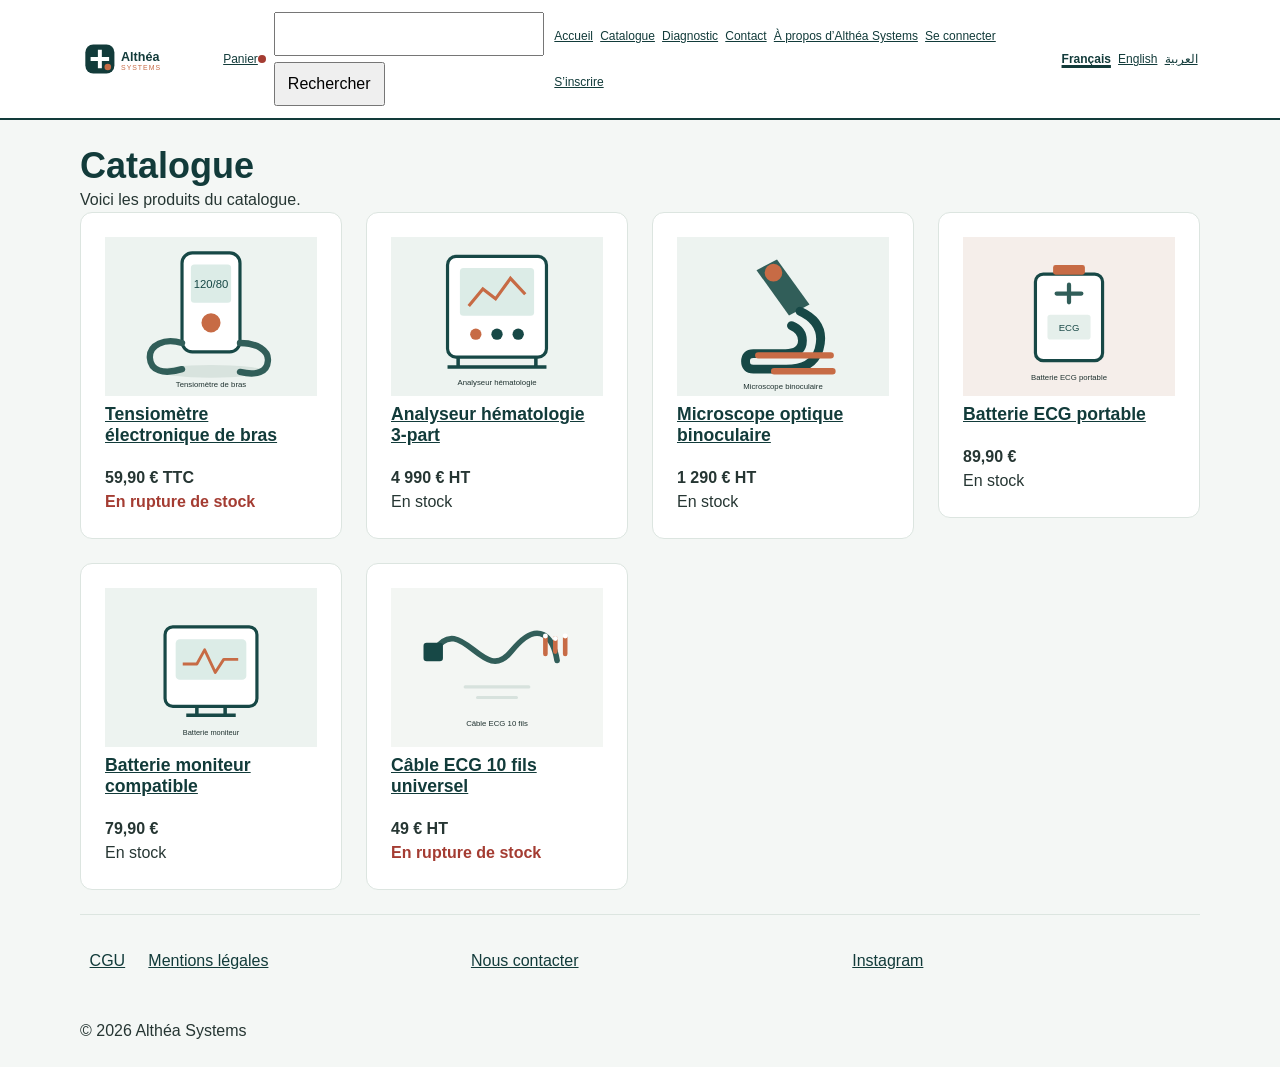
==== catalogue.html @ 9dd46f73 "Projet" ====
<!doctype html>
<html lang="fr">
  <head>
    <meta charset="utf-8">
    <meta http-equiv="Content-Security-Policy" content="default-src 'self'; img-src 'self' data:; style-src 'self'; script-src 'self'; object-src 'none'; base-uri 'self'; form-action 'self'">
    <meta name="referrer" content="strict-origin-when-cross-origin">
    <meta name="viewport" content="width=device-width, initial-scale=1">
    <meta name="description" content="Catalogue du matériel médical Althéa Systems.">
    <link rel="icon" href="img/favicon.svg" type="image/svg+xml">
    <link rel="stylesheet" href="css/variables.css">
    <link rel="stylesheet" href="css/style.css">
    <script src="main.js" defer>
    </script>
    <title>
      Catalogue - Althéa Systems
    </title>
  </head>
  <body>
    <a class="evitement" href="#contenu">
      Aller au contenu
    </a>
    <header class="entete">
      <a class="logo" href="index.html">
        <img src="img/logo.svg" alt="Althéa Systems, accueil" width="180" height="48">
      </a>
      <a class="panier" href="panier.html">
        Panier
        <span class="visuellement-cache">(0 article)</span>
      </a>
      <button class="menu-bouton" type="button" aria-expanded="false" aria-controls="menu-principal">
        Menu
      </button>
      <form class="recherche" role="search" action="recherche.html" method="get">
        <label for="q">
          Rechercher un produit
        </label>
        <input id="q" name="titre" type="search">
        <button type="submit">
          Rechercher
        </button>
      </form>
      <nav class="menu" id="menu-principal" aria-label="Menu principal">
        <ul class="liste-reset">
          <li>
            <a href="index.html">
              Accueil
            </a>
          </li>
          <li>
            <a href="catalogue.html" aria-current="page">
              Catalogue
            </a>
          </li>
          <li>
            <a href="categorie.html">
              Diagnostic
            </a>
          </li>
          <li>
            <a href="index.html#contact">
              Contact
            </a>
          </li>
          <li>
            <a href="index.html#presentation">
              À propos d’Althéa Systems
            </a>
          </li>
          <li>
            <a href="connexion.html">
              Se connecter
            </a>
          </li>
          <li>
            <a href="inscription.html">
              S’inscrire
            </a>
          </li>
        </ul>
      </nav>
      <nav class="langues" aria-label="Choix de la langue">
        <a href="?lang=fr" lang="fr" hreflang="fr" aria-current="true">
          Français
        </a>
        <a href="?lang=en" lang="en" hreflang="en">
          English
        </a>
        <a href="?lang=ar" lang="ar" hreflang="ar" dir="rtl">
          العربية
        </a>
      </nav>
    </header>
    <main id="contenu" class="page">
      <h1>
        Catalogue
      </h1>
      <p>
        Voici les produits du catalogue.
      </p>
      <ul class="produits liste-reset">
        <li>
          <article class="produit">
            <img src="img/tensiometre.svg" alt="Illustration : Tensiomètre électronique de bras" width="400" height="300" loading="lazy">
            <h3>
              <a href="produit.html?produit=tensiometre">
                Tensiomètre électronique de bras
              </a>
            </h3>
            <p class="prix">
              59,90 € TTC
            </p>
            <p class="stock stock-rupture">
              En rupture de stock
            </p>
          </article>
        </li>
        <li>
          <article class="produit">
            <img src="img/analyseur.svg" alt="Illustration : Analyseur hématologie 3-part" width="400" height="300" loading="lazy">
            <h3>
              <a href="produit.html?produit=analyseur">
                Analyseur hématologie 3-part
              </a>
            </h3>
            <p class="prix">
              4 990 € HT
            </p>
            <p class="stock">
              En stock
            </p>
          </article>
        </li>
        <li>
          <article class="produit">
            <img src="img/microscope.svg" alt="Illustration : Microscope optique binoculaire" width="400" height="300" loading="lazy">
            <h3>
              <a href="produit.html?produit=microscope">
                Microscope optique binoculaire
              </a>
            </h3>
            <p class="prix">
              1 290 € HT
            </p>
            <p class="stock">
              En stock
            </p>
          </article>
        </li>
        <li>
          <article class="produit">
            <img src="img/batterie-ecg.svg" alt="Illustration : Batterie ECG portable" width="400" height="300" loading="lazy">
            <h3>
              <a href="produit.html?produit=batterie-ecg">
                Batterie ECG portable
              </a>
            </h3>
            <p class="prix">
              89,90 €
            </p>
            <p class="stock">
              En stock
            </p>
          </article>
        </li>
        <li>
          <article class="produit">
            <img src="img/batterie-moniteur.svg" alt="Illustration : Batterie moniteur compatible" width="400" height="300" loading="lazy">
            <h3>
              <a href="produit.html?produit=batterie-moniteur">
                Batterie moniteur compatible
              </a>
            </h3>
            <p class="prix">
              79,90 €
            </p>
            <p class="stock">
              En stock
            </p>
          </article>
        </li>
        <li>
          <article class="produit">
            <img src="img/cable-ecg.svg" alt="Illustration : Câble ECG 10 fils universel" width="400" height="300" loading="lazy">
            <h3>
              <a href="produit.html?produit=cable-ecg">
                Câble ECG 10 fils universel
              </a>
            </h3>
            <p class="prix">
              49 € HT
            </p>
            <p class="stock stock-rupture">
              En rupture de stock
            </p>
          </article>
        </li>
      </ul>
    </main>
    <footer class="pied page">
      <nav aria-label="Informations légales">
        <ul class="liste-reset">
          <li>
            <a href="index.html#cgu">
              CGU
            </a>
          </li>
          <li>
            <a href="index.html#mentions">
              Mentions légales
            </a>
          </li>
        </ul>
      </nav>
      <nav id="contact" aria-label="Contact">
        <ul class="liste-reset">
          <li>
            <a href="index.html#contact">
              Nous contacter
            </a>
          </li>
        </ul>
      </nav>
      <nav aria-label="Réseaux sociaux">
        <ul class="liste-reset">
          <li>
            <a href="https://www.instagram.com/" target="_blank" rel="noopener noreferrer">
              Instagram
              <span class="visuellement-cache">
                (nouvel onglet)
              </span>
            </a>
          </li>
        </ul>
      </nav>
      <p>
        © 2026 Althéa Systems
      </p>
      <span id="cgu" class="visuellement-cache">
        CGU de la maquette.
      </span>
      <span id="mentions" class="visuellement-cache">
        Mentions légales de la maquette.
      </span>
    </footer>
  </body>
</html>
---- css/variables.css ----
/* Contrastes minimums : texte 11,74:1, liens 9,04:1, boutons 10,75:1, accent 5,89:1. */
:root {
  color-scheme: light dark;
  --fond: #f4f7f5;
  --surface: #ffffff;
  --texte: #263633;
  --primaire: #123b3a;
  --accent: #9b462c;
  --alerte: #a43c32;
  --bordure: #dce5e0;
  --espace: 1rem;
  --petit-espace: 0.5rem;
  --rayon: 0.75rem;
  --largeur-page: 70rem;
  --cible: 44px;
  --texte-image: #ffffff;
}

@media (min-width: 48rem) {
  :root { --espace: 1.25rem; }
}

@media (min-width: 64rem) {
  :root { --espace: 1.5rem; }
}

@media (prefers-color-scheme: dark) {
  :root {
    --fond: #171b1a;
    --surface: #242a28;
    --texte: #f1f3f2;
    --primaire: #a6d5ca;
    --accent: #f0a27a;
    --alerte: #ff9288;
    --bordure: #4b5652;
  }
}
---- css/style.css ----
/* Base */
*,*::before,*::after {
  box-sizing:border-box
}
body,h1,h2,h3,p,ul,ol,dl,dd {
  margin:0
}
body {
  background:var(--fond);
  color:var(--texte);
  font-family:Arial,sans-serif;
  font-size:1rem;
  line-height:1.5
}
h1,h2,h3 {
  color:var(--primaire);
  line-height:1.2
}
h1 {
  font-size:clamp(1.6rem,4vw,2.25rem)
}
h2 {
  font-size:1.4rem
}
h3 {
  font-size:1.1rem
}
p {
  max-width:68ch
}
a {
  color:var(--primaire)
}
img {
  display:block;
  max-width:100%;
  height:auto
}
input,button,select {
  font:inherit
}
button,.btn {
  min-height:var(--cible)
}
button {
  cursor:pointer
}
.page {
  width:min(calc(100% - 2rem),var(--largeur-page));
  margin-inline:auto
}
main.page {
  padding-block:var(--espace)
}
section {
  margin-block:var(--espace)
}
.liste-reset {
  margin:0;
  padding:0;
  list-style:none
}
.evitement {
  position:absolute;
  top:-5rem;
  left:1rem;
  z-index:10;
  padding:.5rem;
  background:var(--surface)
}
.evitement:focus {
  top:.5rem
}
.visuellement-cache {
  position:absolute;
  width:1px;
  height:1px;
  padding:0;
  margin:-1px;
  overflow:hidden;
  clip:rect(0,0,0,0);
  white-space:nowrap;
  border:0
}
:focus-visible {
  outline:3px solid var(--accent);
  outline-offset:3px
}
/* En-tête */
.entete {
  display:flex;
  flex-wrap:wrap;
  align-items:center;
  gap:.5rem 1rem;
  padding:.75rem max(1rem,calc((100% - var(--largeur-page))/2));
  background:var(--surface);
  border-bottom:2px solid var(--primaire)
}
.logo {
  display:inline-flex;
  align-items:center;
  min-height:var(--cible);
  margin-inline-end:auto;
  padding:.25rem;
  background:#fff;
  border-radius:.4rem
}
.logo img {
  width:auto;
  height:40px
}
.panier {
  position:relative;
  display:inline-flex;
  align-items:center;
  padding-inline-end:.85rem
}
.panier::after {
  position:absolute;
  top:50%;
  right:0;
  width:8px;
  height:8px;
  content:"";
  background:var(--alerte);
  border-radius:50%;
  transform:translateY(-50%)
}
.panier,.menu-bouton {
  min-height:var(--cible);
  padding:.5rem
}
.recherche {
  display:flex;
  flex-wrap:wrap;
  align-items:center;
  gap:.4rem;
  flex-basis:100%
}
.recherche input {
  min-width:0;
  min-height:var(--cible);
  flex:1 1 10rem
}
.recherche button {
  padding-inline:.75rem
}
.menu {
  flex-basis:100%
}
.menu:not(.menu--ouvert) {
  display:none
}
.menu ul,.langues {
  display:flex;
  flex-wrap:wrap;
  align-items:center;
  gap:.25rem
}
.menu a,.langues a {
  display:inline-flex;
  align-items:center;
  min-height:var(--cible);
  padding:.4rem .6rem
}
.langues {
  flex-basis:100%
}
.langues [aria-current=true] {
  font-weight:bold;
  text-decoration-thickness:3px
}
/* Carrousel et pastilles */
.carrousel {
  margin-block:var(--espace)
}
.carrousel ul.defile {
  display:grid;
  grid-auto-flow:column;
  grid-auto-columns:100%;
  gap:.75rem;
  overflow-x:auto;
  scroll-snap-type:x mandatory;
  overscroll-behavior-inline:contain
}
.carrousel li {
  display:grid;
  grid-template:1fr/1fr;
  scroll-snap-align:start
}
.carrousel picture,.carrousel img,.slide-texte {
  grid-area:1/1
}
.carrousel img {
  width:100%;
  aspect-ratio:16/9;
  object-fit:cover
}
.slide-texte {
  z-index:1;
  align-self:end;
  padding:1rem;
  color:var(--texte-image);
  background:linear-gradient(transparent,rgb(0 0 0/.78))
}
.slide-texte a {
  display:inline-flex;
  align-items:center;
  min-height:var(--cible);
  color:#fff
}
.pastilles {
  display:flex;
  gap:.5rem;
  justify-content:center;
  margin-block:.75rem
}
.pastilles a {
  display:grid;
  place-items:center;
  width:var(--cible);
  height:var(--cible)
}
.pastilles a::before {
  width:12px;
  height:12px;
  content:"";
  background:var(--primaire);
  border-radius:50%
}
/* Catégories et produits */
.categories ul {
  display:grid;
  grid-template-columns:repeat(auto-fit,minmax(min(100%,9rem),1fr));
  gap:var(--espace)
}
.categories a {
  display:block;
  padding:.75rem;
  background:var(--surface);
  border-radius:var(--rayon)
}
.categories img {
  width:100%;
  aspect-ratio:4/3;
  object-fit:cover
}
.produits {
  display:grid;
  grid-template-columns:minmax(0,1fr);
  gap:var(--espace)
}
.top-produits .produits {
  display:flex;
  flex-wrap:wrap
}
.top-produits .produits>li {
  flex:1 1 14rem;
  min-width:0
}
.produit {
  display:flex;
  min-width:0;
  flex-direction:column;
  padding:var(--espace);
  background:var(--surface);
  border:1px solid var(--bordure);
  border-radius:var(--rayon)
}
.produit img {
  width:100%;
  aspect-ratio:4/3;
  object-fit:contain
}
.produit h3 {
  margin-block:.5rem
}
.produit .prix {
  margin-block-start:auto;
  padding-block-start:.75rem;
  font-weight:bold
}
.stock-rupture {
  color:var(--alerte);
  font-weight:bold
}
/* Bandeau et fiche */
.bandeau {
  display:grid;
  min-height:12rem
}
.bandeau>* {
  grid-area:1/1
}
.bandeau img {
  width:100%;
  height:100%;
  aspect-ratio:16/9;
  object-fit:cover
}
.bandeau h1 {
  align-self:end;
  padding:1rem;
  color:#fff;
  background:linear-gradient(transparent,rgb(0 0 0/.78))
}
.fiche {
  display:grid;
  grid-template-areas:"images""infos""description";
  gap:var(--espace)
}
.fiche-images {
  grid-area:images;
  min-width:0
}
.fiche-infos {
  grid-area:infos
}
.fiche-description {
  grid-area:description
}
.defile.galerie {
  display:grid;
  grid-auto-flow:column;
  grid-auto-columns:85%;
  gap:var(--espace);
  overflow-x:auto;
  scroll-snap-type:x mandatory
}
.defile.galerie li {
  min-width:0;
  scroll-snap-align:start
}
.defile.galerie li[hidden] {
  display:none
}
.defile.galerie img {
  width:100%;
  aspect-ratio:4/3;
  object-fit:contain;
  background:var(--surface)
}
.prix-fiche {
  margin-block:.75rem;
  font-size:1.75rem;
  font-weight:bold
}
.achat {
  display:grid;
  gap:.5rem
}
.achat input {
  max-width:7rem;
  min-height:var(--cible)
}
.btn {
  display:inline-flex;
  align-items:center;
  justify-content:center;
  padding:.5rem 1rem;
  color:var(--fond);
  background:var(--primaire);
  border:1px solid var(--primaire);
  border-radius:var(--rayon);
  text-decoration:none
}
.btn:disabled {
  color:var(--texte);
  background:var(--fond);
  border:2px dotted var(--alerte);
  cursor:not-allowed
}
.caracteristiques dl {
  display:grid;
  grid-template-columns:minmax(8rem,.8fr) minmax(0,1fr);
  gap:.4rem .75rem
}
.caracteristiques dt {
  font-weight:bold
}
.fil-ariane ol {
  display:flex;
  flex-wrap:wrap;
  gap:.25rem
}
.fil-ariane li+li::before {
  content:"› "
}
.fil-ariane [aria-current=page] {
  font-weight:bold
}
/* Tableau défilant */
.defile-tableau {
  max-width:100%;
  overflow-x:auto
}
.formats {
  width:100%;
  min-width:32rem;
  border-collapse:collapse
}
.formats th,.formats td {
  padding:.65rem;
  border:1px solid var(--bordure);
  text-align:start
}
.formats thead th {
  color:var(--fond);
  background:var(--primaire)
}
.formats tbody tr:nth-child(even) {
  background:var(--surface)
}
.formats tbody th {
  position:sticky;
  inset-inline-start:0;
  background:var(--surface)
}
/* Formulaires et résultats */
.formulaire {
  display:grid;
  gap:1rem;
  width:min(100%,30rem)
}
.formulaire label {
  display:block;
  font-weight:bold
}
.formulaire input {
  width:100%;
  min-height:var(--cible);
  padding:.5rem;
  border:1px solid var(--bordure);
  border-radius:.25rem
}
.formulaire input[type=checkbox] {
  width:auto;
  min-height:var(--cible)
}
.formulaire input:user-invalid {
  border:2px solid var(--alerte)
}
.formulaire p:has(input:user-invalid)>.erreur {
  display:block
}
.aide {
  font-size:.9rem
}
.erreur {
  display:none;
  color:var(--alerte)
}
.recherche-avancee {
  display:grid;
  gap:var(--espace)
}
.filtres {
  display:grid;
  gap:.75rem
}
.filtres fieldset {
  border:1px solid var(--bordure)
}
.filtres input,.filtres select {
  min-height:var(--cible)
}
.pagination ul {
  display:flex;
  flex-wrap:wrap;
  justify-content:center;
  gap:.5rem
}
.pagination a {
  display:inline-flex;
  align-items:center;
  justify-content:center;
  min-width:var(--cible);
  min-height:var(--cible);
  padding:.4rem;
  border:1px solid var(--bordure)
}
.pagination [aria-current=page] {
  color:var(--fond);
  background:var(--primaire)
}
/* Pied de page */
.pied {
  display:none;
  padding-block:var(--espace);
  border-top:1px solid var(--bordure)
}
.pied nav ul {
  display:flex;
  flex-wrap:wrap;
  gap:.25rem
}
.pied a {
  display:inline-flex;
  align-items:center;
  min-height:var(--cible);
  padding:.4rem .6rem
}
.pied>p {
  margin-block-start:.75rem
}
@media (max-width:47.999rem) {
  .carrousel li:first-child img {
    aspect-ratio:1/1;
    object-fit:cover
  }

}
@media (min-width:48rem) {
  .recherche {
    flex-basis:20rem
  }
  .menu {
    flex-basis:100%
  }
  .produits {
    grid-template-columns:repeat(auto-fill,minmax(min(100%,16rem),1fr))
  }
  .recherche-avancee {
    grid-template-columns:minmax(0,18rem) minmax(0,1fr)
  }

}
@media (min-width:64rem) {
  .entete {
    flex-wrap:nowrap;
    gap:.5rem
  }
  .logo img {
    height:32px
  }
  .panier,.menu a,.langues a {
    font-size:.75rem
  }
  .menu a,.langues a {
    padding:.25rem .15rem
  }
  .recherche {
    flex:0 1 17rem
  }
  .recherche label {
    position:absolute;
    width:1px;
    height:1px;
    overflow:hidden;
    clip:rect(0,0,0,0);
    white-space:nowrap
  }
  .menu ul,.langues {
    gap:.15rem
  }
  .menu {
    flex:0 1 auto
  }
  .langues {
    flex:0 0 auto
  }
  .menu-bouton {
    display:none
  }
  .menu:not(.menu--ouvert) {
    display:block
  }
  .fiche {
    grid-template-columns:minmax(0,1fr) minmax(18rem,.8fr);
    grid-template-areas:"images infos""description infos"
  }
  .pied {
    display:grid;
    grid-template-columns:repeat(3,minmax(0,1fr));
    gap:var(--espace)
  }
  .pied>p {
    grid-column:1/-1
  }

}
@media (max-width:20rem) {
  body {
    overflow-wrap:anywhere
  }

}
@media (prefers-reduced-motion:no-preference) {
  .produit {
    transition:transform .2s ease,box-shadow .2s ease
  }
  .produit:hover,.produit:focus-within {
    transform:translateY(-4px);
    box-shadow:0 6px 16px rgb(0 0 0/.15)
  }
  .btn {
    transition:background-color .2s ease
  }
  .btn:hover:not(:disabled) {
    background:var(--accent)
  }

}
@media print {
  nav,button,.recherche,.menu,.langues,.achat,.pastilles,.pagination,.pied,.entete,.top-produits {
    display:none!important
  }
  body {
    color:#000;
    background:#fff
  }
  .page,main.page {
    width:100%;
    margin:0
  }
  .fiche {
    display:block
  }
  .fiche-images li:not(:first-child) {
    display:none
  }
  .fiche,.caracteristiques,.defile-tableau {
    break-inside:avoid
  }
  a[href^="http"]::after {
    content:" ("attr(href) ")"
  }

}
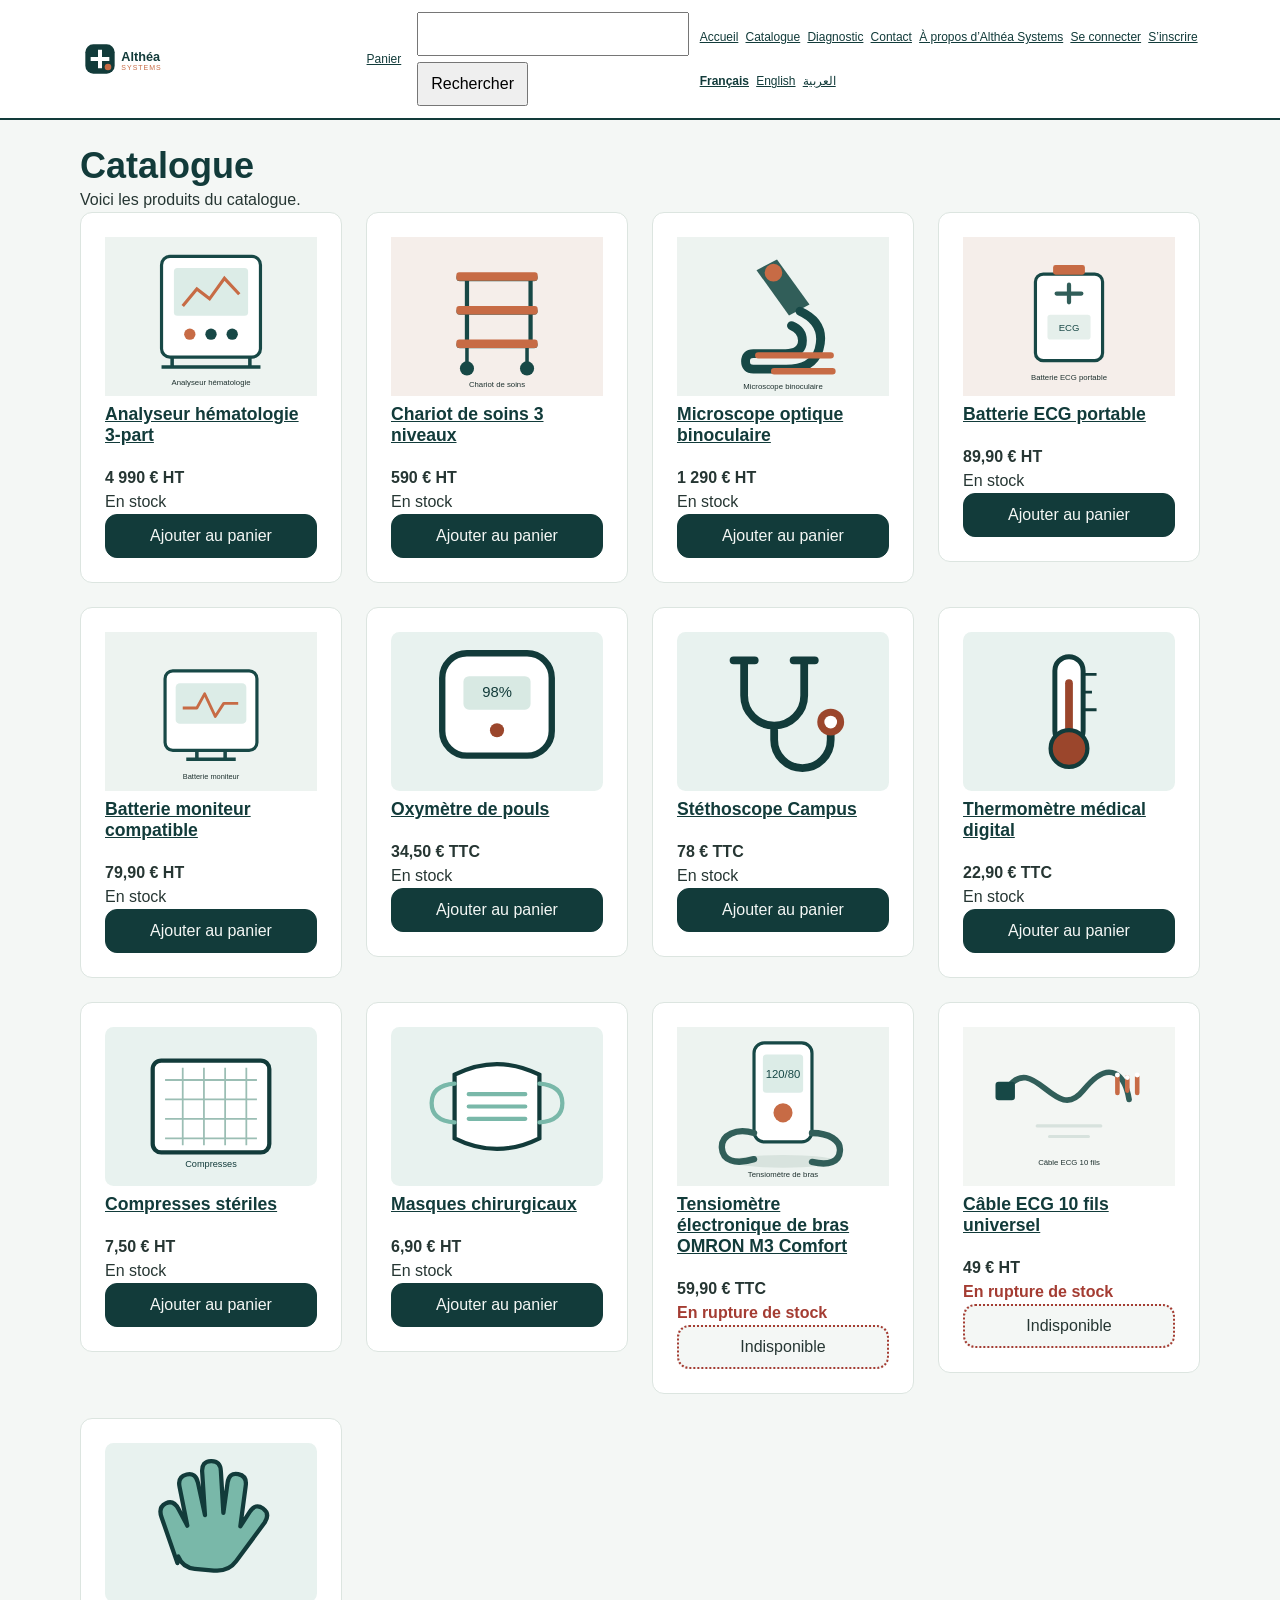
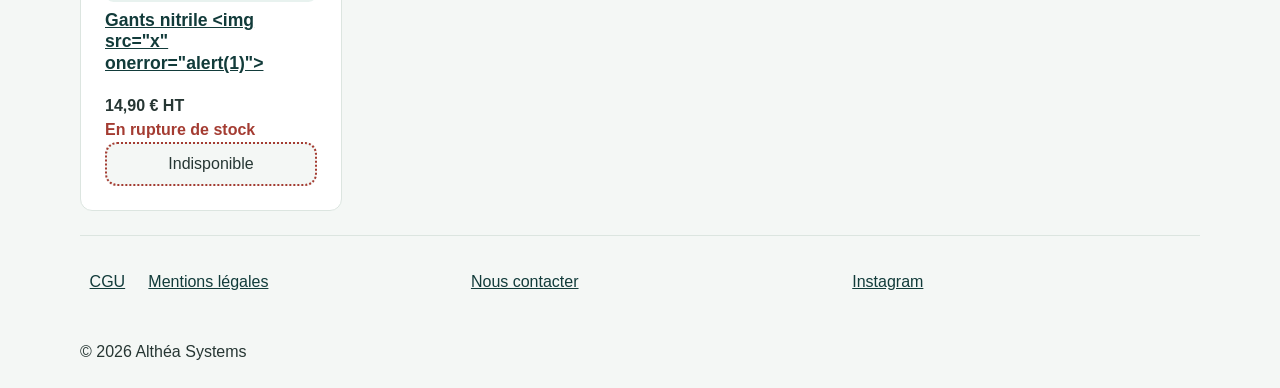
==== commit 47261ee4: "Mise à jour du projet" ====
--- a/catalogue.html
+++ b/catalogue.html
@@ -9,11 +9,10 @@
     <link rel="icon" href="img/favicon.svg" type="image/svg+xml">
     <link rel="stylesheet" href="css/variables.css">
     <link rel="stylesheet" href="css/style.css">
-    <script src="main.js" defer>
-    </script>
     <title>
       Catalogue - Althéa Systems
     </title>
+      <script type="module" src="js/main.js"></script>
   </head>
   <body>
     <a class="evitement" href="#contenu">
@@ -27,14 +26,14 @@
         Panier
         <span class="visuellement-cache">(0 article)</span>
       </a>
-      <button class="menu-bouton" type="button" aria-expanded="false" aria-controls="menu-principal">
+      <button class="menu-bouton" type="button" aria-expanded="true" aria-controls="menu-principal">
         Menu
       </button>
       <form class="recherche" role="search" action="recherche.html" method="get">
         <label for="q">
           Rechercher un produit
         </label>
-        <input id="q" name="titre" type="search">
+        <input id="q" name="q" type="search">
         <button type="submit">
           Rechercher
         </button>
@@ -77,17 +76,11 @@
             </a>
           </li>
         </ul>
-      </nav>
-      <nav class="langues" aria-label="Choix de la langue">
-        <a href="?lang=fr" lang="fr" hreflang="fr" aria-current="true">
-          Français
-        </a>
-        <a href="?lang=en" lang="en" hreflang="en">
-          English
-        </a>
-        <a href="?lang=ar" lang="ar" hreflang="ar" dir="rtl">
-          العربية
-        </a>
+        <ul class="langues liste-reset" aria-label="Choisir une langue">
+          <li><a href="catalogue.html" lang="fr" hreflang="fr" aria-current="true">Français</a></li>
+          <li><a href="en/catalogue.html" lang="en" hreflang="en">English</a></li>
+          <li><a href="ar/catalogue.html" lang="ar" hreflang="ar" dir="rtl">العربية</a></li>
+        </ul>
       </nav>
     </header>
     <main id="contenu" class="page">
@@ -97,104 +90,7 @@
       <p>
         Voici les produits du catalogue.
       </p>
-      <ul class="produits liste-reset">
-        <li>
-          <article class="produit">
-            <img src="img/tensiometre.svg" alt="Illustration : Tensiomètre électronique de bras" width="400" height="300" loading="lazy">
-            <h3>
-              <a href="produit.html?produit=tensiometre">
-                Tensiomètre électronique de bras
-              </a>
-            </h3>
-            <p class="prix">
-              59,90 € TTC
-            </p>
-            <p class="stock stock-rupture">
-              En rupture de stock
-            </p>
-          </article>
-        </li>
-        <li>
-          <article class="produit">
-            <img src="img/analyseur.svg" alt="Illustration : Analyseur hématologie 3-part" width="400" height="300" loading="lazy">
-            <h3>
-              <a href="produit.html?produit=analyseur">
-                Analyseur hématologie 3-part
-              </a>
-            </h3>
-            <p class="prix">
-              4 990 € HT
-            </p>
-            <p class="stock">
-              En stock
-            </p>
-          </article>
-        </li>
-        <li>
-          <article class="produit">
-            <img src="img/microscope.svg" alt="Illustration : Microscope optique binoculaire" width="400" height="300" loading="lazy">
-            <h3>
-              <a href="produit.html?produit=microscope">
-                Microscope optique binoculaire
-              </a>
-            </h3>
-            <p class="prix">
-              1 290 € HT
-            </p>
-            <p class="stock">
-              En stock
-            </p>
-          </article>
-        </li>
-        <li>
-          <article class="produit">
-            <img src="img/batterie-ecg.svg" alt="Illustration : Batterie ECG portable" width="400" height="300" loading="lazy">
-            <h3>
-              <a href="produit.html?produit=batterie-ecg">
-                Batterie ECG portable
-              </a>
-            </h3>
-            <p class="prix">
-              89,90 €
-            </p>
-            <p class="stock">
-              En stock
-            </p>
-          </article>
-        </li>
-        <li>
-          <article class="produit">
-            <img src="img/batterie-moniteur.svg" alt="Illustration : Batterie moniteur compatible" width="400" height="300" loading="lazy">
-            <h3>
-              <a href="produit.html?produit=batterie-moniteur">
-                Batterie moniteur compatible
-              </a>
-            </h3>
-            <p class="prix">
-              79,90 €
-            </p>
-            <p class="stock">
-              En stock
-            </p>
-          </article>
-        </li>
-        <li>
-          <article class="produit">
-            <img src="img/cable-ecg.svg" alt="Illustration : Câble ECG 10 fils universel" width="400" height="300" loading="lazy">
-            <h3>
-              <a href="produit.html?produit=cable-ecg">
-                Câble ECG 10 fils universel
-              </a>
-            </h3>
-            <p class="prix">
-              49 € HT
-            </p>
-            <p class="stock stock-rupture">
-              En rupture de stock
-            </p>
-          </article>
-        </li>
-      </ul>
+      <ul id="liste-catalogue" class="produits liste-reset"></ul>
     </main>
     <footer class="pied page">
       <nav aria-label="Informations légales">
--- a/css/style.css
+++ b/css/style.css
@@ -121,11 +121,15 @@
   right:0;
   width:8px;
   height:8px;
+  display:none;
   content:"";
   background:var(--alerte);
   border-radius:50%;
   transform:translateY(-50%)
 }
+.panier.a-des-articles::after {
+  display:block
+}
 .panier,.menu-bouton {
   min-height:var(--cible);
   padding:.5rem
@@ -148,27 +152,34 @@
 .menu {
   flex-basis:100%
 }
-.menu:not(.menu--ouvert) {
+.entete.menu-ferme .menu {
   display:none
 }
-.menu ul,.langues {
+.menu ul {
   display:flex;
   flex-wrap:wrap;
   align-items:center;
   gap:.25rem
 }
-.menu a,.langues a {
+.menu a {
   display:inline-flex;
   align-items:center;
   min-height:var(--cible);
   padding:.4rem .6rem
 }
 .langues {
-  flex-basis:100%
-}
-.langues [aria-current=true] {
-  font-weight:bold;
-  text-decoration-thickness:3px
+  display:flex;
+  flex-wrap:wrap;
+  gap:.25rem
+}
+.langues a {
+  display:inline-flex;
+  align-items:center;
+  min-height:var(--cible);
+  padding:.4rem .6rem
+}
+.langues [aria-current] {
+  font-weight:bold
 }
 /* Carrousel et pastilles */
 .carrousel {
@@ -225,8 +236,47 @@
   width:12px;
   height:12px;
   content:"";
+  border:2px solid var(--primaire);
+  border-radius:50%
+}
+.pastilles a[aria-current]::before {
   background:var(--primaire);
-  border-radius:50%
+  transform:scale(1.2)
+}
+.carrousel-boutons {
+  display:flex;
+  justify-content:center;
+  gap:.5rem
+}
+.carrousel-boutons button {
+  min-height:var(--cible);
+  padding:.5rem .75rem
+}
+/* Filtres du catalogue */
+.filtre {
+  display:flex;
+  flex-wrap:wrap;
+  align-items:center;
+  gap:.5rem var(--espace);
+  margin-block:var(--espace)
+}
+.filtre label,.filtre-case {
+  display:inline-flex;
+  align-items:center;
+  min-height:var(--cible);
+  gap:.5rem
+}
+.filtre input[type="checkbox"] {
+  width:1.25rem;
+  height:1.25rem
+}
+.filtre select {
+  min-height:var(--cible);
+  padding:.4rem;
+  color:var(--texte);
+  background:var(--surface);
+  border:1px solid var(--bordure);
+  border-radius:.25rem
 }
 /* Catégories et produits */
 .categories ul {
@@ -306,6 +356,7 @@
 }
 .fiche {
   display:grid;
+  grid-template-columns:minmax(0,1fr);
   grid-template-areas:"images""infos""description";
   gap:var(--espace)
 }
@@ -440,7 +491,7 @@
 .formulaire input:user-invalid {
   border:2px solid var(--alerte)
 }
-.formulaire p:has(input:user-invalid)>.erreur {
+.formulaire input:user-invalid~.erreur {
   display:block
 }
 .aide {
@@ -508,14 +559,20 @@
     aspect-ratio:1/1;
     object-fit:cover
   }
-
 }
 @media (min-width:48rem) {
+  .menu-bouton {
+    display:none
+  }
+  .entete.menu-ferme .menu {
+    display:block
+  }
   .recherche {
     flex-basis:20rem
   }
   .menu {
-    flex-basis:100%
+    flex-basis:100%;
+    display:block
   }
   .produits {
     grid-template-columns:repeat(auto-fill,minmax(min(100%,16rem),1fr))
@@ -533,10 +590,10 @@
   .logo img {
     height:32px
   }
-  .panier,.menu a,.langues a {
+  .panier,.menu a {
     font-size:.75rem
   }
-  .menu a,.langues a {
+  .menu a {
     padding:.25rem .15rem
   }
   .recherche {
@@ -550,20 +607,11 @@
     clip:rect(0,0,0,0);
     white-space:nowrap
   }
-  .menu ul,.langues {
+  .menu ul {
     gap:.15rem
   }
   .menu {
     flex:0 1 auto
-  }
-  .langues {
-    flex:0 0 auto
-  }
-  .menu-bouton {
-    display:none
-  }
-  .menu:not(.menu--ouvert) {
-    display:block
   }
   .fiche {
     grid-template-columns:minmax(0,1fr) minmax(18rem,.8fr);
@@ -601,29 +649,37 @@
   }
 
 }
+
 @media print {
-  nav,button,.recherche,.menu,.langues,.achat,.pastilles,.pagination,.pied,.entete,.top-produits {
-    display:none!important
-  }
-  body {
-    color:#000;
-    background:#fff
-  }
-  .page,main.page {
-    width:100%;
-    margin:0
-  }
-  .fiche {
-    display:block
-  }
-  .fiche-images li:not(:first-child) {
-    display:none
-  }
-  .fiche,.caracteristiques,.defile-tableau {
-    break-inside:avoid
-  }
-  a[href^="http"]::after {
-    content:" ("attr(href) ")"
-  }
-
-}
+  body { color:#000; background:#fff; font-size:12pt }
+  .evitement,.menu-bouton,.menu,.recherche,.panier,.achat,.pastilles,
+  .carrousel-boutons,.top-produits,.fil-ariane,.pied,.langues { display:none!important }
+  .page { width:100%; margin:0 }
+  .fiche { display:block }
+  .fiche-images,.fiche-infos,.fiche-description { margin-block:1rem }
+  .defile.galerie { display:block; overflow:visible }
+  .defile.galerie li { display:none }
+  .defile.galerie li:first-child { display:block }
+  .defile.galerie img { max-width:12cm }
+  .caracteristiques,.tailles,.formats tr { break-inside:avoid }
+  a { color:#000 }
+  a[href^="http"]::after { content:" (" attr(href) ")"; font-size:9pt }
+}
+
+
+.avis-liste li {
+  padding-block: .75rem;
+  border-block-start: 1px solid var(--bordure)
+}
+
+#lignes-panier>li {
+  margin-block:var(--espace);
+  padding:var(--espace);
+  background:var(--surface);
+  border:1px solid var(--bordure);
+  border-radius:var(--rayon)
+}
+#lignes-panier input {
+  min-height:var(--cible);
+  max-width:7rem
+}
